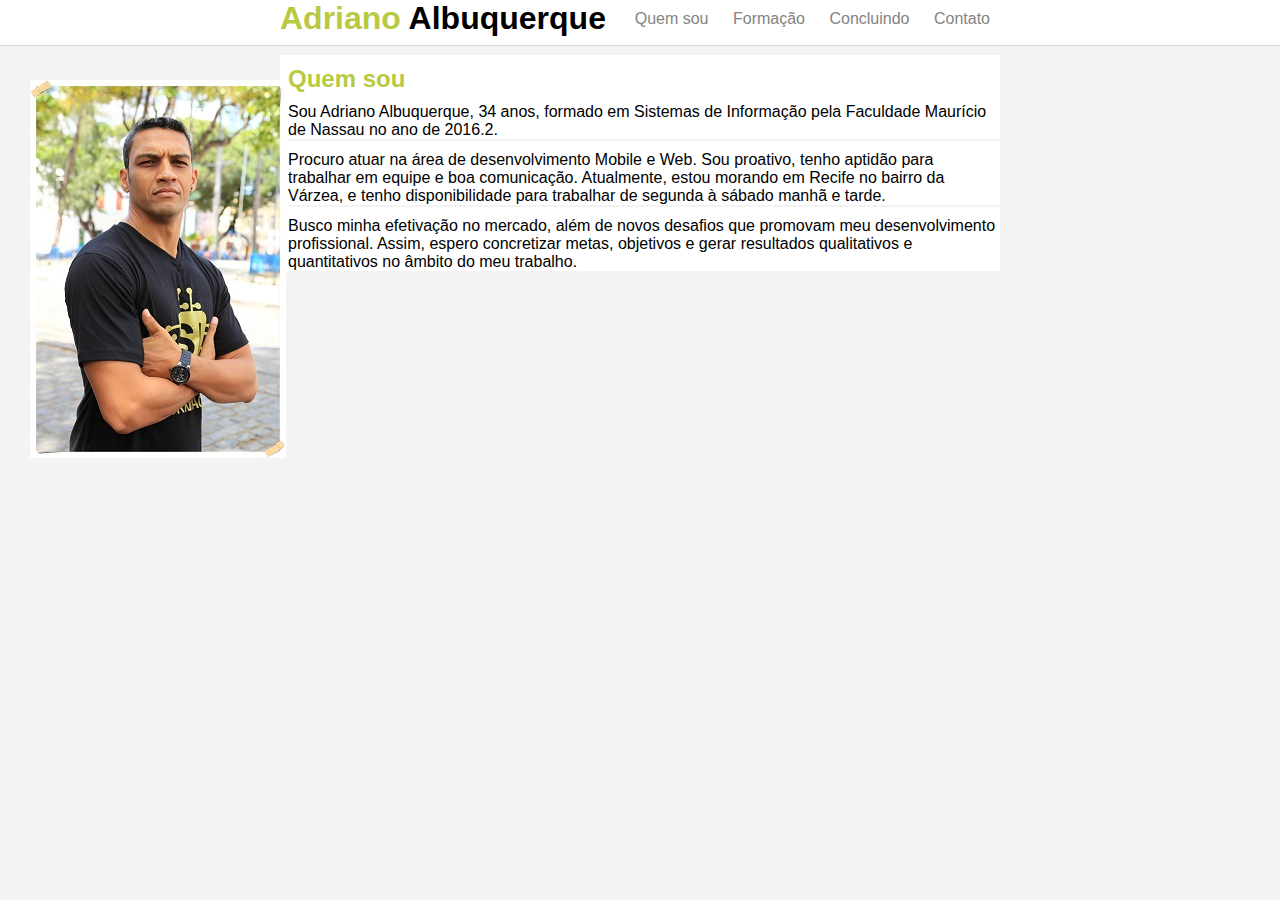
==== index.html @ 5e65267e "index adicionado" ====
<!doctype html>

<html>

	<head>
		<title>Currículo  - Adriano Albuquerque</title>
		<meta charset="utf-8" />
		<link rel="stylesheet" type="text/css" href="css/style.css" />
		<link rel="icon" href="favicon.png"/>

	</head>

	<body>

	<div>
		<img src="img/221.jpg" class="img-contato">
	</div>

		<div id="navegacao">
			<div id="area">
				<h1 id="logo"><span class="verde">Adriano</span> Albuquerque</h1>
				<div id="menu">
					<a href="index.html">Quem sou</a>
					<a href="formacao.html">Formação</a>
					<a href="concluindo.html">Concluindo</a>
					<a href="Contato.html">Contato</a>
				</div>
			</div>
			
		</div>

		<div id="area-principal">
			<div id="postagem">
			<h2>Quem sou</h2>
			
			<p>Sou Adriano Albuquerque, 34 anos, formado em Sistemas de Informação pela Faculdade Maurício de Nassau no ano de 2016.2.</p>
			<p>Procuro atuar na área de desenvolvimento Mobile e Web. Sou proativo, tenho aptidão para trabalhar em equipe e boa comunicação. Atualmente, estou morando em Recife no bairro da Várzea, e tenho disponibilidade para trabalhar de segunda à sábado manhã e tarde.</p>
			<p>Busco minha efetivação no mercado, além de novos desafios que promovam meu desenvolvimento profissional. Assim, espero concretizar metas, objetivos e gerar resultados qualitativos e quantitativos no âmbito do meu trabalho.</p>
			</div>
		</div>

	</body>

</html>
---- css/style.css ----
/*Limpar formatações padrão*/
* {
	margin: 0;
	padding: 0;
}

body {
	font-size: 16px;
	font-family: "Trebuchet MS", Helvetica, sans-serif;
	background: #f3f3f3;
}

#navegacao {
	background: #fff;
	border-bottom: 1px solid #d8d8d8;
	height: 45px;
	position: fixed;
	width: 100%;
	top: 0;

}

#area {
	width: 720px;
	margin: 0 auto;
}

#area-principal {
	width: 720px;
	margin: 55px auto 5px auto;
}

#logo {
	float: left;
}

#menu {
	float: right;
	padding: 10px 0;
}

#postagem{
	background: #fff;
	padding: 10px 0 0 8px;
	margin-bottom: 10px;

}

/****************************************************
***********************Formatação do menu************/
a {
	text-decoration: none;
	padding: 5px 10px;
}
/*Links não visitados*/
a:link {
	color: #838383;
}

/*Links vistados*/
a:visited {
	color: #838383;
}

/*Links hover*/
a:hover {
	color: #fff;
	background: #b9c941;
}

/*Links active*/
a:active {
	color: #535353;
}

h2{
	color: #b9c941;
	margin-bottom: 10px;
}

p{
	margin-bottom: 10px;
	border-bottom: solid 2px #f3f3f3;
}
/*Classes*/

.verde{
	color: #b9c941;
}

.data-postagem{
	font-size: 14px,
	border-bottom: 1px solid #f4f4f4;
	display: block;
	padding-bottom: 10px;
	margin-bottom: 10px
}

.img-postagem{
	float: left;
	margin: 0 10px 5px 0;
}

.postado{
	border-left: 5px solid #d8d8d8;
	padding-left: 5px;
	margin-top: 10px;
	display: block;
}

.img-contato{
	float: left;
	margin-top: 25px;
	margin-left: 30px;
	position: fixed;
}
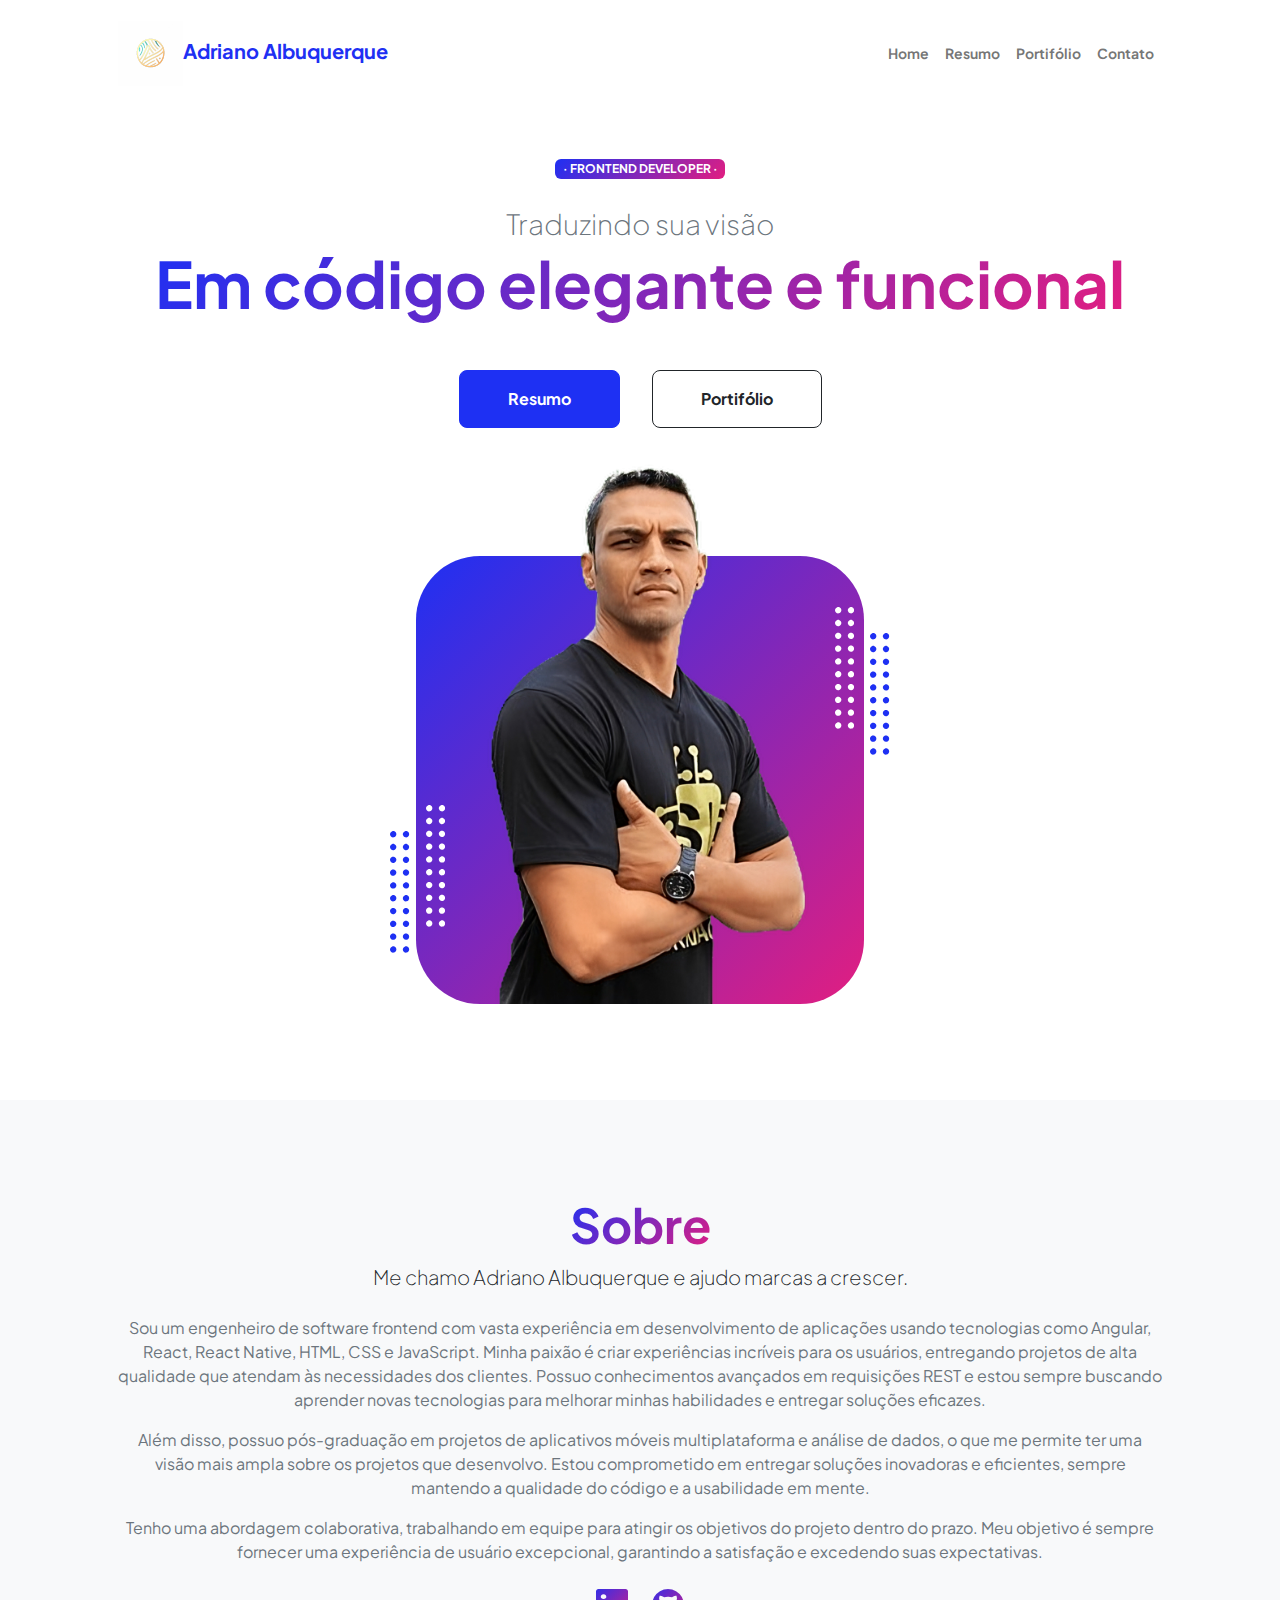
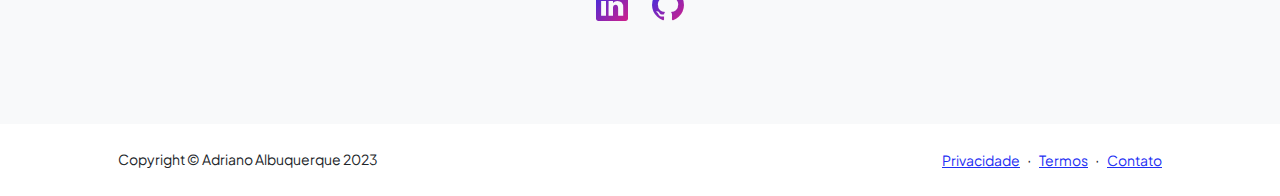
==== commit a6fe1286: "Atualize página" ====
--- a/index.html
+++ b/index.html
@@ -1,44 +1,220 @@
-<!doctype html>
-
-<html>
-
-	<head>
-		<title>Currículo  - Adriano Albuquerque</title>
-		<meta charset="utf-8" />
-		<link rel="stylesheet" type="text/css" href="css/style.css" />
-		<link rel="icon" href="favicon.png"/>
-
-	</head>
-
-	<body>
-
-	<div>
-		<img src="img/221.jpg" class="img-contato">
-	</div>
-
-		<div id="navegacao">
-			<div id="area">
-				<h1 id="logo"><span class="verde">Adriano</span> Albuquerque</h1>
-				<div id="menu">
-					<a href="index.html">Quem sou</a>
-					<a href="formacao.html">Formação</a>
-					<a href="concluindo.html">Concluindo</a>
-					<a href="Contato.html">Contato</a>
-				</div>
-			</div>
-			
-		</div>
-
-		<div id="area-principal">
-			<div id="postagem">
-			<h2>Quem sou</h2>
-			
-			<p>Sou Adriano Albuquerque, 34 anos, formado em Sistemas de Informação pela Faculdade Maurício de Nassau no ano de 2016.2.</p>
-			<p>Procuro atuar na área de desenvolvimento Mobile e Web. Sou proativo, tenho aptidão para trabalhar em equipe e boa comunicação. Atualmente, estou morando em Recife no bairro da Várzea, e tenho disponibilidade para trabalhar de segunda à sábado manhã e tarde.</p>
-			<p>Busco minha efetivação no mercado, além de novos desafios que promovam meu desenvolvimento profissional. Assim, espero concretizar metas, objetivos e gerar resultados qualitativos e quantitativos no âmbito do meu trabalho.</p>
-			</div>
-		</div>
-
-	</body>
-
-</html>+<!DOCTYPE html>
+<html lang="pt-br">
+    <head>
+        <meta charset="utf-8" />
+        <meta name="viewport" content="width=device-width, initial-scale=1, shrink-to-fit=no" />
+        <meta name="description" content="" />
+        <meta name="author" content="" />
+        <title>Adriano Albuquerque</title>
+        <!-- Favicon-->
+        <link rel="icon" type="image/x-icon" href="assets/favicon.ico" />
+        <!-- Custom Google font-->
+        <link rel="preconnect" href="https://fonts.googleapis.com" />
+        <link rel="preconnect" href="https://fonts.gstatic.com" crossorigin />
+        <link href="https://fonts.googleapis.com/css2?family=Plus+Jakarta+Sans:wght@100;200;300;400;500;600;700;800;900&amp;display=swap" rel="stylesheet" />
+        <!-- Bootstrap icons-->
+        <link href="https://cdn.jsdelivr.net/npm/bootstrap-icons@1.8.1/font/bootstrap-icons.css" rel="stylesheet" />
+        <!-- Core theme CSS (includes Bootstrap)-->
+        <link href="css/styles.css" rel="stylesheet" />
+    </head>
+    <body class="d-flex flex-column h-100">
+        <main class="flex-shrink-0">
+            <!-- Navigation-->
+            <nav class="navbar navbar-expand-lg navbar-light bg-white py-3">
+                <div class="container px-5">
+                    <a class="navbar-brand" href="index.html"><img class="" style="width: 65px" src="assets/logo.png" alt="logo" /><span class="fw-bolder text-primary logo-name">Adriano Albuquerque</span></a>
+                    <button class="navbar-toggler" type="button" data-bs-toggle="collapse" data-bs-target="#navbarSupportedContent" aria-controls="navbarSupportedContent" aria-expanded="false" aria-label="Toggle navigation"><span class="navbar-toggler-icon"></span></button>
+                    <div class="collapse navbar-collapse" id="navbarSupportedContent">
+                        <ul class="navbar-nav ms-auto mb-2 mb-lg-0 small fw-bolder">
+                            <li class="nav-item"><a class="nav-link" href="index.html">Home</a></li>
+                            <li class="nav-item"><a class="nav-link" href="resume.html">Resumo</a></li>
+                            <li class="nav-item"><a class="nav-link" href="projects.html">Portifólio</a></li>
+                            <li class="nav-item"><a class="nav-link" href="contact.html">Contato</a></li>
+                        </ul>
+                    </div>
+                </div>
+            </nav>
+            <!-- Header-->
+            <header class="py-5">
+                <div class="container px-5 pb-5">
+                    <div class="row gx-5 align-items-center">
+                        <div class="col-xxl-5">
+                            <!-- Header text content-->
+                            <div class="text-center text-xxl-start">
+                                <div class="badge bg-gradient-primary-to-secondary text-white mb-4"><div class="text-uppercase"> &middot; Frontend Developer &middot; </div></div>
+                                <div class="fs-3 fw-light text-muted">Traduzindo sua visão</div>
+                                <h1 class="display-3 fw-bolder mb-5"><span class="text-gradient d-inline">Em código elegante e funcional</span></h1>
+                                <div class="d-grid gap-3 d-sm-flex justify-content-sm-center justify-content-xxl-start mb-3">
+                                    <a class="btn btn-primary btn-lg px-5 py-3 me-sm-3 fs-6 fw-bolder" href="resume.html">Resumo</a>
+                                    <a class="btn btn-outline-dark btn-lg px-5 py-3 fs-6 fw-bolder" href="projects.html">Portifólio</a>
+                                </div>
+                            </div>
+                        </div>
+                        <div class="col-xxl-7">
+                            <!-- Header profile picture-->
+                            <div class="d-flex justify-content-center mt-5 mt-xxl-0">
+                                <div class="profile bg-gradient-primary-to-secondary">
+                                    <!-- TIP: For best results, use a photo with a transparent background like the demo example below-->
+                                    <!-- Watch a tutorial on how to do this on YouTube (link)-->
+                                    <img class="profile-img" src="assets/profile.png" alt="..." />
+                                    <div class="dots-1">
+                                        <!-- SVG Dots-->
+                                        <svg version="1.1" xmlns="http://www.w3.org/2000/svg" xmlns:xlink="http://www.w3.org/1999/xlink" x="0px" y="0px" viewBox="0 0 191.6 1215.4" style="enable-background: new 0 0 191.6 1215.4" xml:space="preserve">
+                                            <g transform="translate(0.000000,1280.000000) scale(0.100000,-0.100000)">
+                                                <path d="M227.7,12788.6c-105-35-200-141-222-248c-43-206,163-412,369-369c155,32,275,190,260,339c-11,105-90,213-190,262        C383.7,12801.6,289.7,12808.6,227.7,12788.6z"></path>
+                                                <path d="M1507.7,12788.6c-151-50-253-216-222-362c25-119,136-230,254-255c194-41,395,142,375,339c-11,105-90,213-190,262        C1663.7,12801.6,1569.7,12808.6,1507.7,12788.6z"></path>
+                                                <path d="M227.7,11508.6c-105-35-200-141-222-248c-43-206,163-412,369-369c155,32,275,190,260,339c-11,105-90,213-190,262        C383.7,11521.6,289.7,11528.6,227.7,11508.6z"></path>
+                                                <path d="M1507.7,11508.6c-151-50-253-216-222-362c25-119,136-230,254-255c194-41,395,142,375,339c-11,105-90,213-190,262        C1663.7,11521.6,1569.7,11528.6,1507.7,11508.6z"></path>
+                                                <path d="M227.7,10228.6c-105-35-200-141-222-248c-43-206,163-412,369-369c155,32,275,190,260,339c-11,105-90,213-190,262        C383.7,10241.6,289.7,10248.6,227.7,10228.6z"></path>
+                                                <path d="M1507.7,10228.6c-105-35-200-141-222-248c-43-206,163-412,369-369c155,32,275,190,260,339c-11,105-90,213-190,262        C1663.7,10241.6,1569.7,10248.6,1507.7,10228.6z"></path>
+                                                <path d="M227.7,8948.6c-105-35-200-141-222-248c-43-206,163-412,369-369c155,32,275,190,260,339c-11,105-90,213-190,262        C383.7,8961.6,289.7,8968.6,227.7,8948.6z"></path>
+                                                <path d="M1507.7,8948.6c-105-35-200-141-222-248c-43-206,163-412,369-369c155,32,275,190,260,339c-11,105-90,213-190,262        C1663.7,8961.6,1569.7,8968.6,1507.7,8948.6z"></path>
+                                                <path d="M227.7,7668.6c-105-35-200-141-222-248c-43-206,163-412,369-369c155,32,275,190,260,339c-11,105-90,213-190,262        C383.7,7681.6,289.7,7688.6,227.7,7668.6z"></path>
+                                                <path d="M1507.7,7668.6c-105-35-200-141-222-248c-43-206,163-412,369-369c155,32,275,190,260,339c-11,105-90,213-190,262        C1663.7,7681.6,1569.7,7688.6,1507.7,7668.6z"></path>
+                                                <path d="M227.7,6388.6c-105-35-200-141-222-248c-43-206,163-412,369-369c155,32,275,190,260,339c-11,105-90,213-190,262        C383.7,6401.6,289.7,6408.6,227.7,6388.6z"></path>
+                                                <path d="M1507.7,6388.6c-105-35-200-141-222-248c-43-206,163-412,369-369c155,32,275,190,260,339c-11,105-90,213-190,262        C1663.7,6401.6,1569.7,6408.6,1507.7,6388.6z"></path>
+                                                <path d="M227.7,5108.6c-105-35-200-141-222-248c-43-206,163-412,369-369c155,32,275,190,260,339c-11,105-90,213-190,262        C383.7,5121.6,289.7,5128.6,227.7,5108.6z"></path>
+                                                <path d="M1507.7,5108.6c-105-35-200-141-222-248c-43-206,163-412,369-369c155,32,275,190,260,339c-11,105-90,213-190,262        C1663.7,5121.6,1569.7,5128.6,1507.7,5108.6z"></path>
+                                                <path d="M227.7,3828.6c-105-35-200-141-222-248c-43-206,163-412,369-369c155,32,275,190,260,339c-11,105-90,213-190,262        C383.7,3841.6,289.7,3848.6,227.7,3828.6z"></path>
+                                                <path d="M1507.7,3828.6c-105-35-200-141-222-248c-43-206,163-412,369-369c155,32,275,190,260,339c-11,105-90,213-190,262        C1663.7,3841.6,1569.7,3848.6,1507.7,3828.6z"></path>
+                                                <path d="M227.7,2548.6c-105-35-200-141-222-248c-43-206,163-412,369-369c155,32,275,190,260,339c-11,105-90,213-190,262        C383.7,2561.6,289.7,2568.6,227.7,2548.6z"></path>
+                                                <path d="M1507.7,2548.6c-105-35-200-141-222-248c-43-206,163-412,369-369c155,32,275,190,260,339c-11,105-90,213-190,262        C1663.7,2561.6,1569.7,2568.6,1507.7,2548.6z"></path>
+                                                <path d="M227.7,1268.6c-105-35-200-141-222-248c-43-206,163-412,369-369c155,32,275,190,260,339c-11,105-90,213-190,262        C383.7,1281.6,289.7,1288.6,227.7,1268.6z"></path>
+                                                <path d="M1507.7,1268.6c-105-35-200-141-222-248c-43-206,163-412,369-369c155,32,275,190,260,339c-11,105-90,213-190,262        C1663.7,1281.6,1569.7,1288.6,1507.7,1268.6z"></path>
+                                            </g>
+                                        </svg>
+                                        <!-- END of SVG dots-->
+                                    </div>
+                                    <div class="dots-2">
+                                        <!-- SVG Dots-->
+                                        <svg version="1.1" xmlns="http://www.w3.org/2000/svg" xmlns:xlink="http://www.w3.org/1999/xlink" x="0px" y="0px" viewBox="0 0 191.6 1215.4" style="enable-background: new 0 0 191.6 1215.4" xml:space="preserve">
+                                            <g transform="translate(0.000000,1280.000000) scale(0.100000,-0.100000)">
+                                                <path d="M227.7,12788.6c-105-35-200-141-222-248c-43-206,163-412,369-369c155,32,275,190,260,339c-11,105-90,213-190,262        C383.7,12801.6,289.7,12808.6,227.7,12788.6z"></path>
+                                                <path d="M1507.7,12788.6c-151-50-253-216-222-362c25-119,136-230,254-255c194-41,395,142,375,339c-11,105-90,213-190,262        C1663.7,12801.6,1569.7,12808.6,1507.7,12788.6z"></path>
+                                                <path d="M227.7,11508.6c-105-35-200-141-222-248c-43-206,163-412,369-369c155,32,275,190,260,339c-11,105-90,213-190,262        C383.7,11521.6,289.7,11528.6,227.7,11508.6z"></path>
+                                                <path d="M1507.7,11508.6c-151-50-253-216-222-362c25-119,136-230,254-255c194-41,395,142,375,339c-11,105-90,213-190,262        C1663.7,11521.6,1569.7,11528.6,1507.7,11508.6z"></path>
+                                                <path d="M227.7,10228.6c-105-35-200-141-222-248c-43-206,163-412,369-369c155,32,275,190,260,339c-11,105-90,213-190,262        C383.7,10241.6,289.7,10248.6,227.7,10228.6z"></path>
+                                                <path d="M1507.7,10228.6c-105-35-200-141-222-248c-43-206,163-412,369-369c155,32,275,190,260,339c-11,105-90,213-190,262        C1663.7,10241.6,1569.7,10248.6,1507.7,10228.6z"></path>
+                                                <path d="M227.7,8948.6c-105-35-200-141-222-248c-43-206,163-412,369-369c155,32,275,190,260,339c-11,105-90,213-190,262        C383.7,8961.6,289.7,8968.6,227.7,8948.6z"></path>
+                                                <path d="M1507.7,8948.6c-105-35-200-141-222-248c-43-206,163-412,369-369c155,32,275,190,260,339c-11,105-90,213-190,262        C1663.7,8961.6,1569.7,8968.6,1507.7,8948.6z"></path>
+                                                <path d="M227.7,7668.6c-105-35-200-141-222-248c-43-206,163-412,369-369c155,32,275,190,260,339c-11,105-90,213-190,262        C383.7,7681.6,289.7,7688.6,227.7,7668.6z"></path>
+                                                <path d="M1507.7,7668.6c-105-35-200-141-222-248c-43-206,163-412,369-369c155,32,275,190,260,339c-11,105-90,213-190,262        C1663.7,7681.6,1569.7,7688.6,1507.7,7668.6z"></path>
+                                                <path d="M227.7,6388.6c-105-35-200-141-222-248c-43-206,163-412,369-369c155,32,275,190,260,339c-11,105-90,213-190,262        C383.7,6401.6,289.7,6408.6,227.7,6388.6z"></path>
+                                                <path d="M1507.7,6388.6c-105-35-200-141-222-248c-43-206,163-412,369-369c155,32,275,190,260,339c-11,105-90,213-190,262        C1663.7,6401.6,1569.7,6408.6,1507.7,6388.6z"></path>
+                                                <path d="M227.7,5108.6c-105-35-200-141-222-248c-43-206,163-412,369-369c155,32,275,190,260,339c-11,105-90,213-190,262        C383.7,5121.6,289.7,5128.6,227.7,5108.6z"></path>
+                                                <path d="M1507.7,5108.6c-105-35-200-141-222-248c-43-206,163-412,369-369c155,32,275,190,260,339c-11,105-90,213-190,262        C1663.7,5121.6,1569.7,5128.6,1507.7,5108.6z"></path>
+                                                <path d="M227.7,3828.6c-105-35-200-141-222-248c-43-206,163-412,369-369c155,32,275,190,260,339c-11,105-90,213-190,262        C383.7,3841.6,289.7,3848.6,227.7,3828.6z"></path>
+                                                <path d="M1507.7,3828.6c-105-35-200-141-222-248c-43-206,163-412,369-369c155,32,275,190,260,339c-11,105-90,213-190,262        C1663.7,3841.6,1569.7,3848.6,1507.7,3828.6z"></path>
+                                                <path d="M227.7,2548.6c-105-35-200-141-222-248c-43-206,163-412,369-369c155,32,275,190,260,339c-11,105-90,213-190,262        C383.7,2561.6,289.7,2568.6,227.7,2548.6z"></path>
+                                                <path d="M1507.7,2548.6c-105-35-200-141-222-248c-43-206,163-412,369-369c155,32,275,190,260,339c-11,105-90,213-190,262        C1663.7,2561.6,1569.7,2568.6,1507.7,2548.6z"></path>
+                                                <path d="M227.7,1268.6c-105-35-200-141-222-248c-43-206,163-412,369-369c155,32,275,190,260,339c-11,105-90,213-190,262        C383.7,1281.6,289.7,1288.6,227.7,1268.6z"></path>
+                                                <path d="M1507.7,1268.6c-105-35-200-141-222-248c-43-206,163-412,369-369c155,32,275,190,260,339c-11,105-90,213-190,262        C1663.7,1281.6,1569.7,1288.6,1507.7,1268.6z"></path>
+                                            </g>
+                                        </svg>
+                                        <!-- END of SVG dots-->
+                                    </div>
+                                    <div class="dots-3">
+                                        <!-- SVG Dots-->
+                                        <svg version="1.1" xmlns="http://www.w3.org/2000/svg" xmlns:xlink="http://www.w3.org/1999/xlink" x="0px" y="0px" viewBox="0 0 191.6 1215.4" style="enable-background: new 0 0 191.6 1215.4" xml:space="preserve">
+                                            <g transform="translate(0.000000,1280.000000) scale(0.100000,-0.100000)">
+                                                <path d="M227.7,12788.6c-105-35-200-141-222-248c-43-206,163-412,369-369c155,32,275,190,260,339c-11,105-90,213-190,262        C383.7,12801.6,289.7,12808.6,227.7,12788.6z"></path>
+                                                <path d="M1507.7,12788.6c-151-50-253-216-222-362c25-119,136-230,254-255c194-41,395,142,375,339c-11,105-90,213-190,262        C1663.7,12801.6,1569.7,12808.6,1507.7,12788.6z"></path>
+                                                <path d="M227.7,11508.6c-105-35-200-141-222-248c-43-206,163-412,369-369c155,32,275,190,260,339c-11,105-90,213-190,262        C383.7,11521.6,289.7,11528.6,227.7,11508.6z"></path>
+                                                <path d="M1507.7,11508.6c-151-50-253-216-222-362c25-119,136-230,254-255c194-41,395,142,375,339c-11,105-90,213-190,262        C1663.7,11521.6,1569.7,11528.6,1507.7,11508.6z"></path>
+                                                <path d="M227.7,10228.6c-105-35-200-141-222-248c-43-206,163-412,369-369c155,32,275,190,260,339c-11,105-90,213-190,262        C383.7,10241.6,289.7,10248.6,227.7,10228.6z"></path>
+                                                <path d="M1507.7,10228.6c-105-35-200-141-222-248c-43-206,163-412,369-369c155,32,275,190,260,339c-11,105-90,213-190,262        C1663.7,10241.6,1569.7,10248.6,1507.7,10228.6z"></path>
+                                                <path d="M227.7,8948.6c-105-35-200-141-222-248c-43-206,163-412,369-369c155,32,275,190,260,339c-11,105-90,213-190,262        C383.7,8961.6,289.7,8968.6,227.7,8948.6z"></path>
+                                                <path d="M1507.7,8948.6c-105-35-200-141-222-248c-43-206,163-412,369-369c155,32,275,190,260,339c-11,105-90,213-190,262        C1663.7,8961.6,1569.7,8968.6,1507.7,8948.6z"></path>
+                                                <path d="M227.7,7668.6c-105-35-200-141-222-248c-43-206,163-412,369-369c155,32,275,190,260,339c-11,105-90,213-190,262        C383.7,7681.6,289.7,7688.6,227.7,7668.6z"></path>
+                                                <path d="M1507.7,7668.6c-105-35-200-141-222-248c-43-206,163-412,369-369c155,32,275,190,260,339c-11,105-90,213-190,262        C1663.7,7681.6,1569.7,7688.6,1507.7,7668.6z"></path>
+                                                <path d="M227.7,6388.6c-105-35-200-141-222-248c-43-206,163-412,369-369c155,32,275,190,260,339c-11,105-90,213-190,262        C383.7,6401.6,289.7,6408.6,227.7,6388.6z"></path>
+                                                <path d="M1507.7,6388.6c-105-35-200-141-222-248c-43-206,163-412,369-369c155,32,275,190,260,339c-11,105-90,213-190,262        C1663.7,6401.6,1569.7,6408.6,1507.7,6388.6z"></path>
+                                                <path d="M227.7,5108.6c-105-35-200-141-222-248c-43-206,163-412,369-369c155,32,275,190,260,339c-11,105-90,213-190,262        C383.7,5121.6,289.7,5128.6,227.7,5108.6z"></path>
+                                                <path d="M1507.7,5108.6c-105-35-200-141-222-248c-43-206,163-412,369-369c155,32,275,190,260,339c-11,105-90,213-190,262        C1663.7,5121.6,1569.7,5128.6,1507.7,5108.6z"></path>
+                                                <path d="M227.7,3828.6c-105-35-200-141-222-248c-43-206,163-412,369-369c155,32,275,190,260,339c-11,105-90,213-190,262        C383.7,3841.6,289.7,3848.6,227.7,3828.6z"></path>
+                                                <path d="M1507.7,3828.6c-105-35-200-141-222-248c-43-206,163-412,369-369c155,32,275,190,260,339c-11,105-90,213-190,262        C1663.7,3841.6,1569.7,3848.6,1507.7,3828.6z"></path>
+                                                <path d="M227.7,2548.6c-105-35-200-141-222-248c-43-206,163-412,369-369c155,32,275,190,260,339c-11,105-90,213-190,262        C383.7,2561.6,289.7,2568.6,227.7,2548.6z"></path>
+                                                <path d="M1507.7,2548.6c-105-35-200-141-222-248c-43-206,163-412,369-369c155,32,275,190,260,339c-11,105-90,213-190,262        C1663.7,2561.6,1569.7,2568.6,1507.7,2548.6z"></path>
+                                                <path d="M227.7,1268.6c-105-35-200-141-222-248c-43-206,163-412,369-369c155,32,275,190,260,339c-11,105-90,213-190,262        C383.7,1281.6,289.7,1288.6,227.7,1268.6z"></path>
+                                                <path d="M1507.7,1268.6c-105-35-200-141-222-248c-43-206,163-412,369-369c155,32,275,190,260,339c-11,105-90,213-190,262        C1663.7,1281.6,1569.7,1288.6,1507.7,1268.6z"></path>
+                                            </g>
+                                        </svg>
+                                        <!-- END of SVG dots-->
+                                    </div>
+                                    <div class="dots-4">
+                                        <!-- SVG Dots-->
+                                        <svg version="1.1" xmlns="http://www.w3.org/2000/svg" xmlns:xlink="http://www.w3.org/1999/xlink" x="0px" y="0px" viewBox="0 0 191.6 1215.4" style="enable-background: new 0 0 191.6 1215.4" xml:space="preserve">
+                                            <g transform="translate(0.000000,1280.000000) scale(0.100000,-0.100000)">
+                                                <path d="M227.7,12788.6c-105-35-200-141-222-248c-43-206,163-412,369-369c155,32,275,190,260,339c-11,105-90,213-190,262        C383.7,12801.6,289.7,12808.6,227.7,12788.6z"></path>
+                                                <path d="M1507.7,12788.6c-151-50-253-216-222-362c25-119,136-230,254-255c194-41,395,142,375,339c-11,105-90,213-190,262        C1663.7,12801.6,1569.7,12808.6,1507.7,12788.6z"></path>
+                                                <path d="M227.7,11508.6c-105-35-200-141-222-248c-43-206,163-412,369-369c155,32,275,190,260,339c-11,105-90,213-190,262        C383.7,11521.6,289.7,11528.6,227.7,11508.6z"></path>
+                                                <path d="M1507.7,11508.6c-151-50-253-216-222-362c25-119,136-230,254-255c194-41,395,142,375,339c-11,105-90,213-190,262        C1663.7,11521.6,1569.7,11528.6,1507.7,11508.6z"></path>
+                                                <path d="M227.7,10228.6c-105-35-200-141-222-248c-43-206,163-412,369-369c155,32,275,190,260,339c-11,105-90,213-190,262        C383.7,10241.6,289.7,10248.6,227.7,10228.6z"></path>
+                                                <path d="M1507.7,10228.6c-105-35-200-141-222-248c-43-206,163-412,369-369c155,32,275,190,260,339c-11,105-90,213-190,262        C1663.7,10241.6,1569.7,10248.6,1507.7,10228.6z"></path>
+                                                <path d="M227.7,8948.6c-105-35-200-141-222-248c-43-206,163-412,369-369c155,32,275,190,260,339c-11,105-90,213-190,262        C383.7,8961.6,289.7,8968.6,227.7,8948.6z"></path>
+                                                <path d="M1507.7,8948.6c-105-35-200-141-222-248c-43-206,163-412,369-369c155,32,275,190,260,339c-11,105-90,213-190,262        C1663.7,8961.6,1569.7,8968.6,1507.7,8948.6z"></path>
+                                                <path d="M227.7,7668.6c-105-35-200-141-222-248c-43-206,163-412,369-369c155,32,275,190,260,339c-11,105-90,213-190,262        C383.7,7681.6,289.7,7688.6,227.7,7668.6z"></path>
+                                                <path d="M1507.7,7668.6c-105-35-200-141-222-248c-43-206,163-412,369-369c155,32,275,190,260,339c-11,105-90,213-190,262        C1663.7,7681.6,1569.7,7688.6,1507.7,7668.6z"></path>
+                                                <path d="M227.7,6388.6c-105-35-200-141-222-248c-43-206,163-412,369-369c155,32,275,190,260,339c-11,105-90,213-190,262        C383.7,6401.6,289.7,6408.6,227.7,6388.6z"></path>
+                                                <path d="M1507.7,6388.6c-105-35-200-141-222-248c-43-206,163-412,369-369c155,32,275,190,260,339c-11,105-90,213-190,262        C1663.7,6401.6,1569.7,6408.6,1507.7,6388.6z"></path>
+                                                <path d="M227.7,5108.6c-105-35-200-141-222-248c-43-206,163-412,369-369c155,32,275,190,260,339c-11,105-90,213-190,262        C383.7,5121.6,289.7,5128.6,227.7,5108.6z"></path>
+                                                <path d="M1507.7,5108.6c-105-35-200-141-222-248c-43-206,163-412,369-369c155,32,275,190,260,339c-11,105-90,213-190,262        C1663.7,5121.6,1569.7,5128.6,1507.7,5108.6z"></path>
+                                                <path d="M227.7,3828.6c-105-35-200-141-222-248c-43-206,163-412,369-369c155,32,275,190,260,339c-11,105-90,213-190,262        C383.7,3841.6,289.7,3848.6,227.7,3828.6z"></path>
+                                                <path d="M1507.7,3828.6c-105-35-200-141-222-248c-43-206,163-412,369-369c155,32,275,190,260,339c-11,105-90,213-190,262        C1663.7,3841.6,1569.7,3848.6,1507.7,3828.6z"></path>
+                                                <path d="M227.7,2548.6c-105-35-200-141-222-248c-43-206,163-412,369-369c155,32,275,190,260,339c-11,105-90,213-190,262        C383.7,2561.6,289.7,2568.6,227.7,2548.6z"></path>
+                                                <path d="M1507.7,2548.6c-105-35-200-141-222-248c-43-206,163-412,369-369c155,32,275,190,260,339c-11,105-90,213-190,262        C1663.7,2561.6,1569.7,2568.6,1507.7,2548.6z"></path>
+                                                <path d="M227.7,1268.6c-105-35-200-141-222-248c-43-206,163-412,369-369c155,32,275,190,260,339c-11,105-90,213-190,262        C383.7,1281.6,289.7,1288.6,227.7,1268.6z"></path>
+                                                <path d="M1507.7,1268.6c-105-35-200-141-222-248c-43-206,163-412,369-369c155,32,275,190,260,339c-11,105-90,213-190,262        C1663.7,1281.6,1569.7,1288.6,1507.7,1268.6z"></path>
+                                            </g>
+                                        </svg>
+                                        <!-- END of SVG dots-->
+                                    </div>
+                                </div>
+                            </div>
+                        </div>
+                    </div>
+                </div>
+            </header>
+            <!-- About Section-->
+            <section class="bg-light py-5">
+                <div class="container px-5">
+                    <div class="row gx-5 justify-content-center">
+                        <div class="col-xxl-8">
+                            <div class="text-center my-5">
+                                <h2 class="display-5 fw-bolder"><span class="text-gradient d-inline">Sobre</span></h2>
+                                <p class="lead fw-light mb-4">Me chamo Adriano Albuquerque e ajudo marcas a crescer.</p>
+                                <p class="text-muted">Sou um engenheiro de software frontend com vasta experiência em desenvolvimento de aplicações usando tecnologias como Angular, React, React Native, HTML, CSS e JavaScript. Minha paixão é criar experiências incríveis para os usuários, entregando projetos de alta qualidade que atendam às necessidades dos clientes. Possuo conhecimentos avançados em requisições REST e estou sempre buscando aprender novas tecnologias para melhorar minhas habilidades e entregar soluções eficazes.</p>
+                                <p class="text-muted">Além disso, possuo pós-graduação em projetos de aplicativos móveis multiplataforma e análise de dados, o que me permite ter uma visão mais ampla sobre os projetos que desenvolvo. Estou comprometido em entregar soluções inovadoras e eficientes, sempre mantendo a qualidade do código e a usabilidade em mente.
+                                <p class="text-muted">Tenho uma abordagem colaborativa, trabalhando em equipe para atingir os objetivos do projeto dentro do prazo. Meu objetivo é sempre fornecer uma experiência de usuário excepcional, garantindo a satisfação e excedendo suas expectativas.</p>
+                                <div class="d-flex justify-content-center fs-2 gap-4">
+                                    <!-- <a class="text-gradient" href="#!"><i class="bi bi-twitter"></i></a> -->
+                                    <a class="text-gradient" href="https://www.linkedin.com/in/adriano-albuquerque-56647564/" target="_blank"><i class="bi bi-linkedin"></i></a>
+                                    <a class="text-gradient" href="https://github.com/adrianoalbuquerque" target="_blank"><i class="bi bi-github"></i></a>
+                                </div>
+                            </div>
+                        </div>
+                    </div>
+                </div>
+            </section>
+        </main>
+        <!-- Footer-->
+        <footer class="bg-white py-4 mt-auto">
+            <div class="container px-5">
+                <div class="row align-items-center justify-content-between flex-column flex-sm-row">
+                    <div class="col-auto"><div class="small m-0">Copyright &copy; Adriano Albuquerque 2023</div></div>
+                    <div class="col-auto">
+                        <a class="small" href="#!">Privacidade</a>
+                        <span class="mx-1">&middot;</span>
+                        <a class="small" href="#!">Termos</a>
+                        <span class="mx-1">&middot;</span>
+                        <a class="small" href="contact.html">Contato</a>
+                    </div>
+                </div>
+            </div>
+        </footer>
+        <!-- Bootstrap core JS-->
+        <script src="https://cdn.jsdelivr.net/npm/bootstrap@5.2.3/dist/js/bootstrap.bundle.min.js"></script>
+        <!-- Core theme JS-->
+        <script src="js/scripts.js"></script>
+    </body>
+</html>
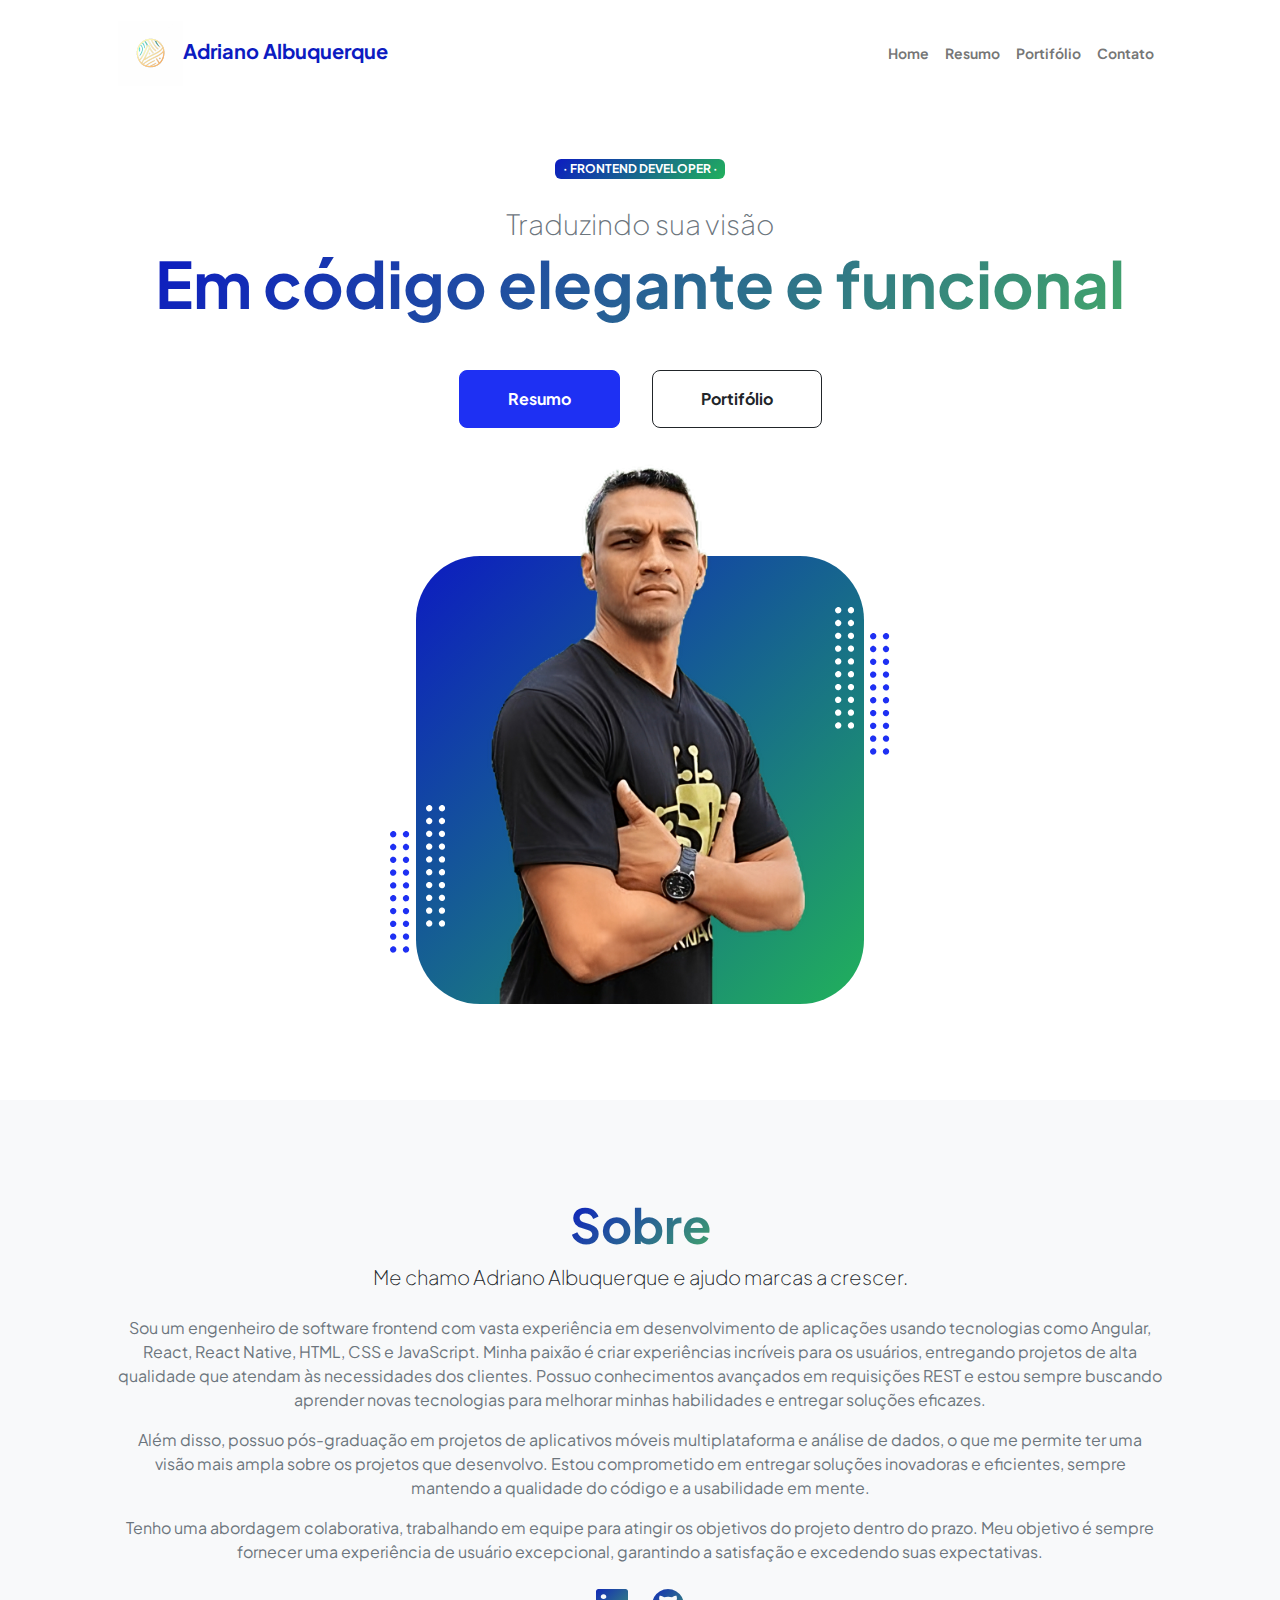
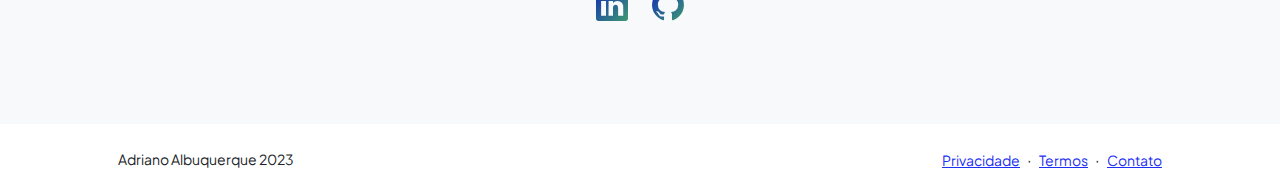
==== commit 9b1755bb: "Altere as cores primárias e sedundárias" ====
--- a/index.html
+++ b/index.html
@@ -201,7 +201,7 @@
         <footer class="bg-white py-4 mt-auto">
             <div class="container px-5">
                 <div class="row align-items-center justify-content-between flex-column flex-sm-row">
-                    <div class="col-auto"><div class="small m-0">Copyright &copy; Adriano Albuquerque 2023</div></div>
+                    <!--Copyright &copy; --><div class="col-auto"><div class="small m-0">Adriano Albuquerque 2023</div></div>
                     <div class="col-auto">
                         <a class="small" href="#!">Privacidade</a>
                         <span class="mx-1">&middot;</span>
@@ -215,6 +215,6 @@
         <!-- Bootstrap core JS-->
         <script src="https://cdn.jsdelivr.net/npm/bootstrap@5.2.3/dist/js/bootstrap.bundle.min.js"></script>
         <!-- Core theme JS-->
-        <script src="js/scripts.js"></script>
+        <!-- <script src="js/scripts.js"></script> -->
     </body>
 </html>
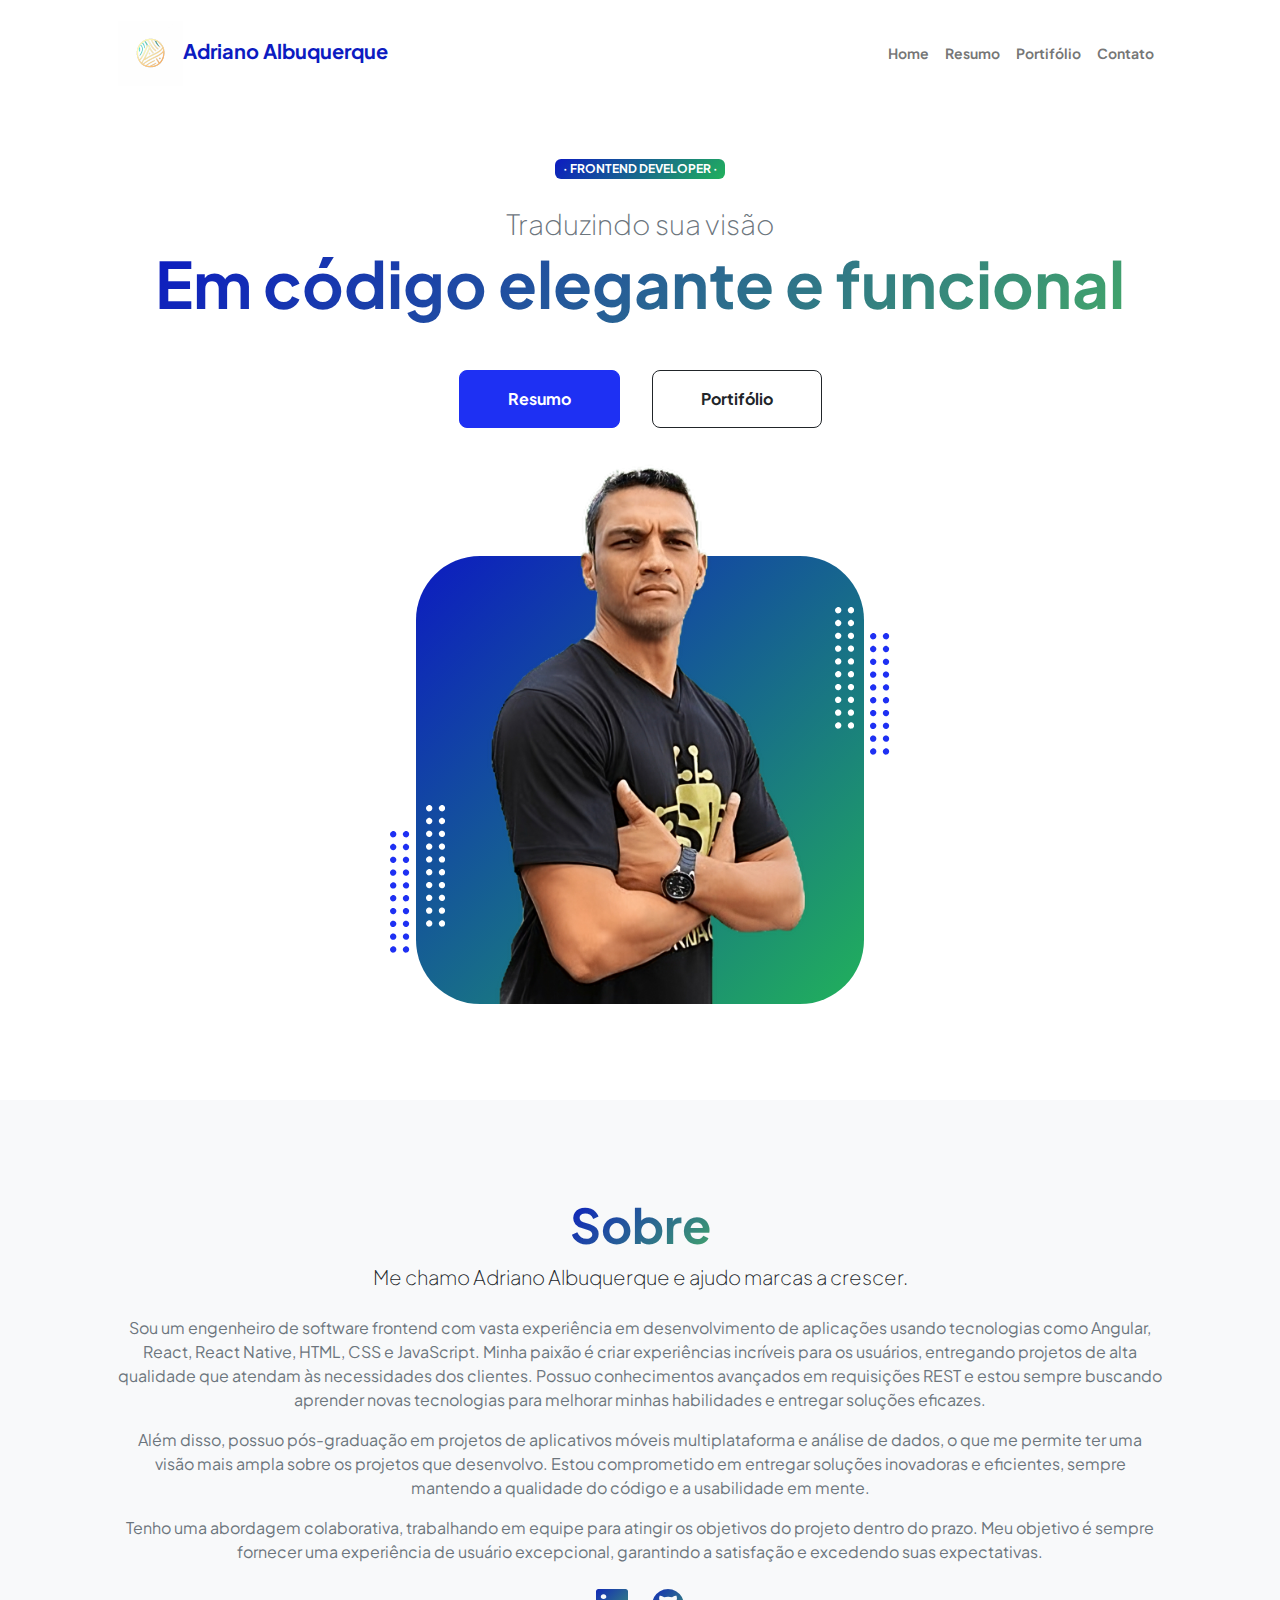
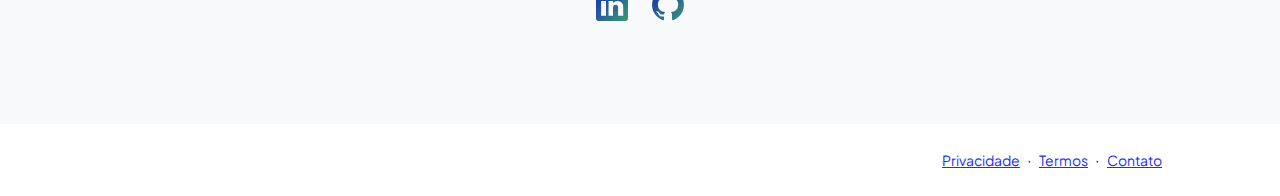
==== commit 857c9aad: "Atualize página de resumo profissional" ====
--- a/index.html
+++ b/index.html
@@ -201,7 +201,7 @@
         <footer class="bg-white py-4 mt-auto">
             <div class="container px-5">
                 <div class="row align-items-center justify-content-between flex-column flex-sm-row">
-                    <!--Copyright &copy; --><div class="col-auto"><div class="small m-0">Adriano Albuquerque 2023</div></div>
+                    <!--Copyright &copy; --><div class="col-auto"><div class="small m-0" id="nomeAnoElement"></div></div>
                     <div class="col-auto">
                         <a class="small" href="#!">Privacidade</a>
                         <span class="mx-1">&middot;</span>
@@ -215,6 +215,6 @@
         <!-- Bootstrap core JS-->
         <script src="https://cdn.jsdelivr.net/npm/bootstrap@5.2.3/dist/js/bootstrap.bundle.min.js"></script>
         <!-- Core theme JS-->
-        <!-- <script src="js/scripts.js"></script> -->
+        <script src="js/scripts.js"></script>
     </body>
 </html>
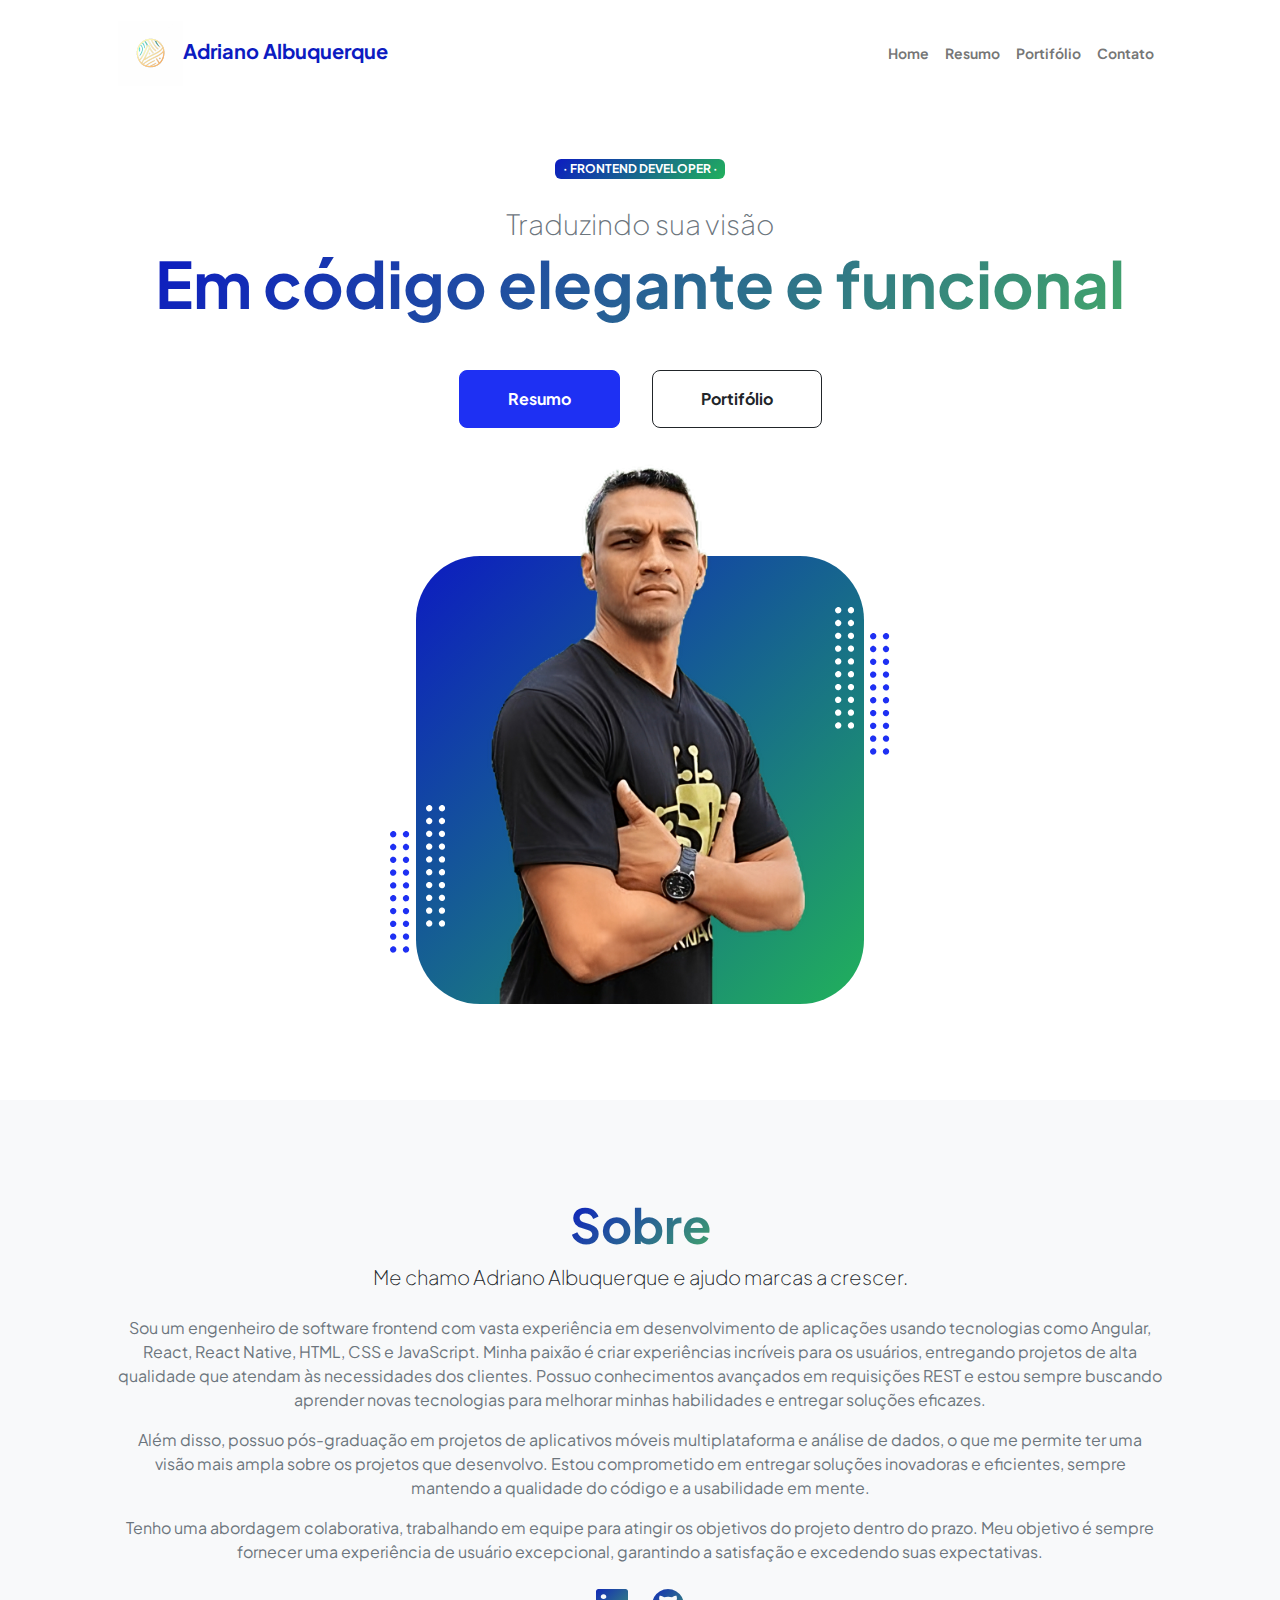
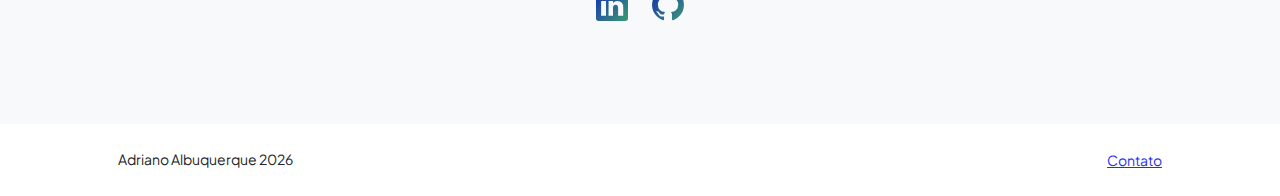
==== commit e6736446: "Atualize o resumo profissional" ====
--- a/index.html
+++ b/index.html
@@ -201,12 +201,12 @@
         <footer class="bg-white py-4 mt-auto">
             <div class="container px-5">
                 <div class="row align-items-center justify-content-between flex-column flex-sm-row">
-                    <!--Copyright &copy; --><div class="col-auto"><div class="small m-0" id="nomeAnoElement"></div></div>
+                    <!-- Copyright &copy; --><div class="col-auto"><div class="small m-0" id="nomeAnoElement"></div></div>
                     <div class="col-auto">
-                        <a class="small" href="#!">Privacidade</a>
+                        <!-- <a class="small" href="#!">Privacidade</a>
                         <span class="mx-1">&middot;</span>
                         <a class="small" href="#!">Termos</a>
-                        <span class="mx-1">&middot;</span>
+                        <span class="mx-1">&middot;</span> -->
                         <a class="small" href="contact.html">Contato</a>
                     </div>
                 </div>
